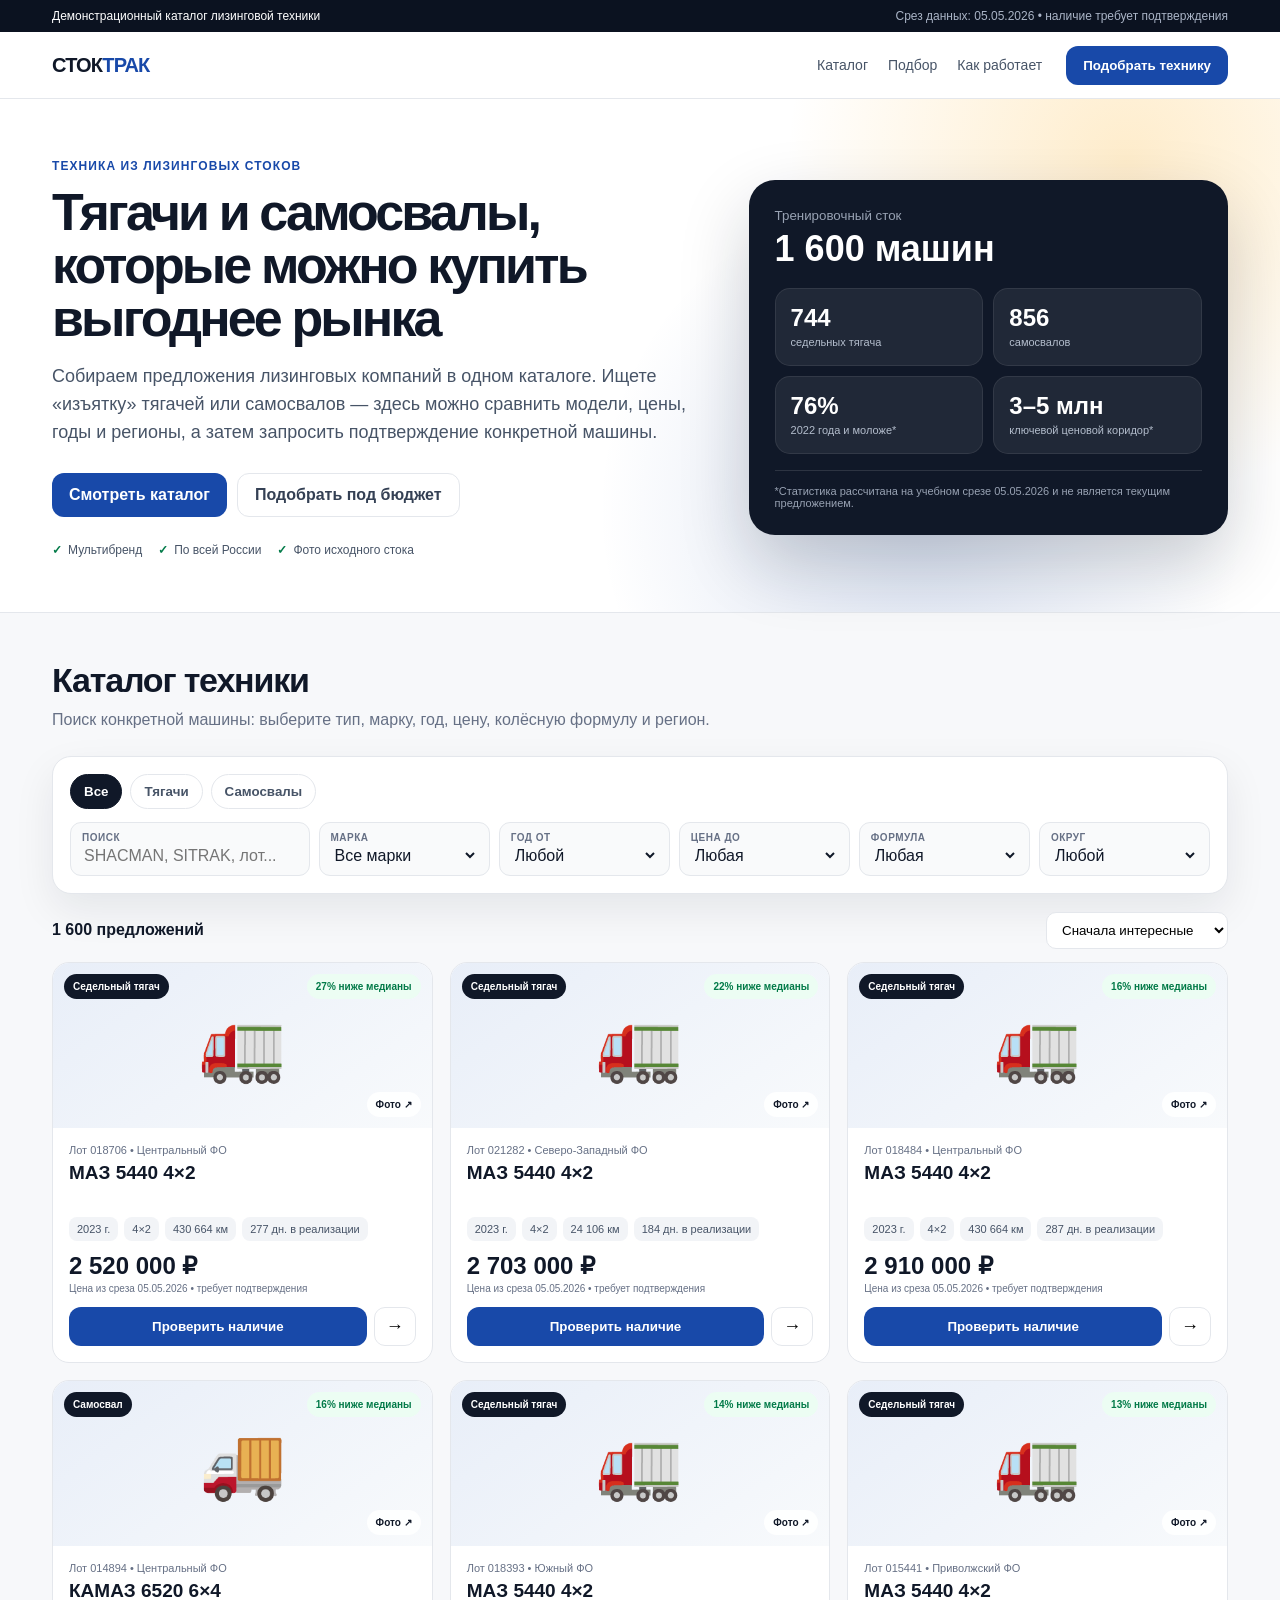
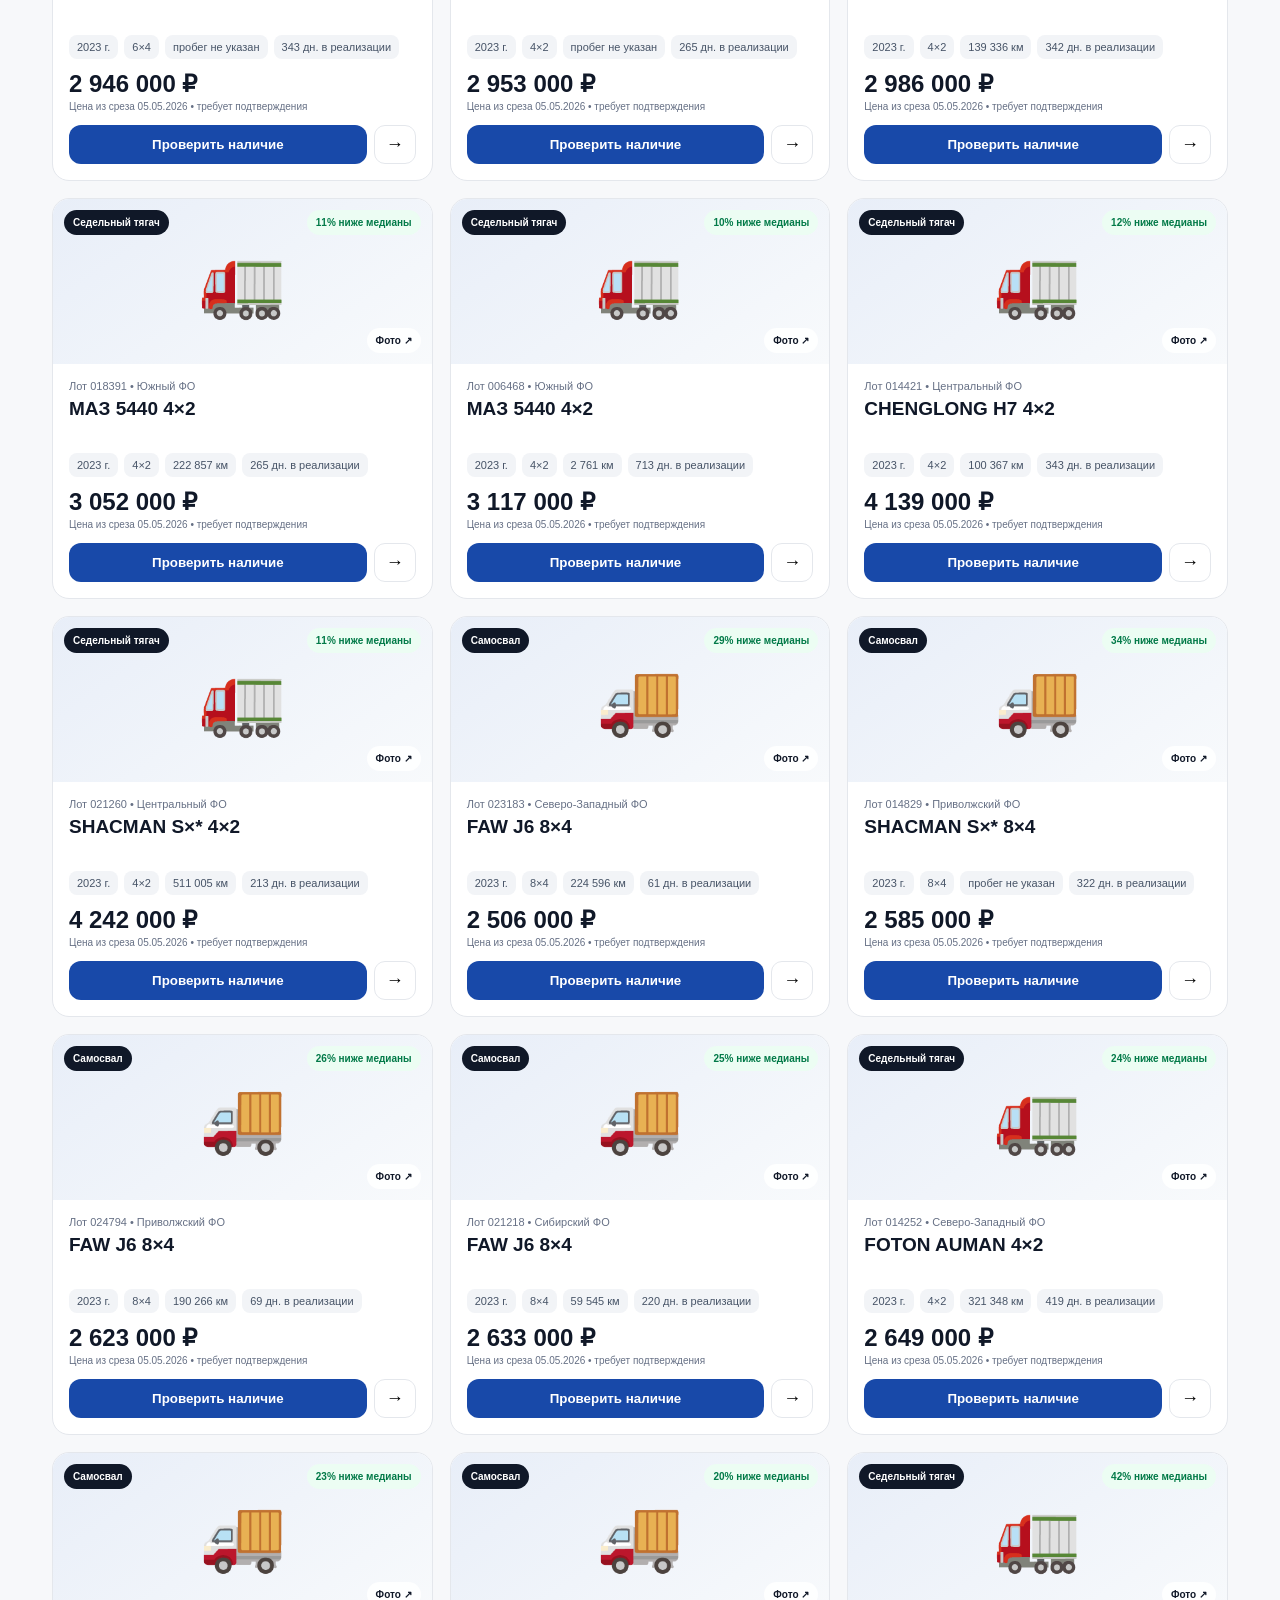
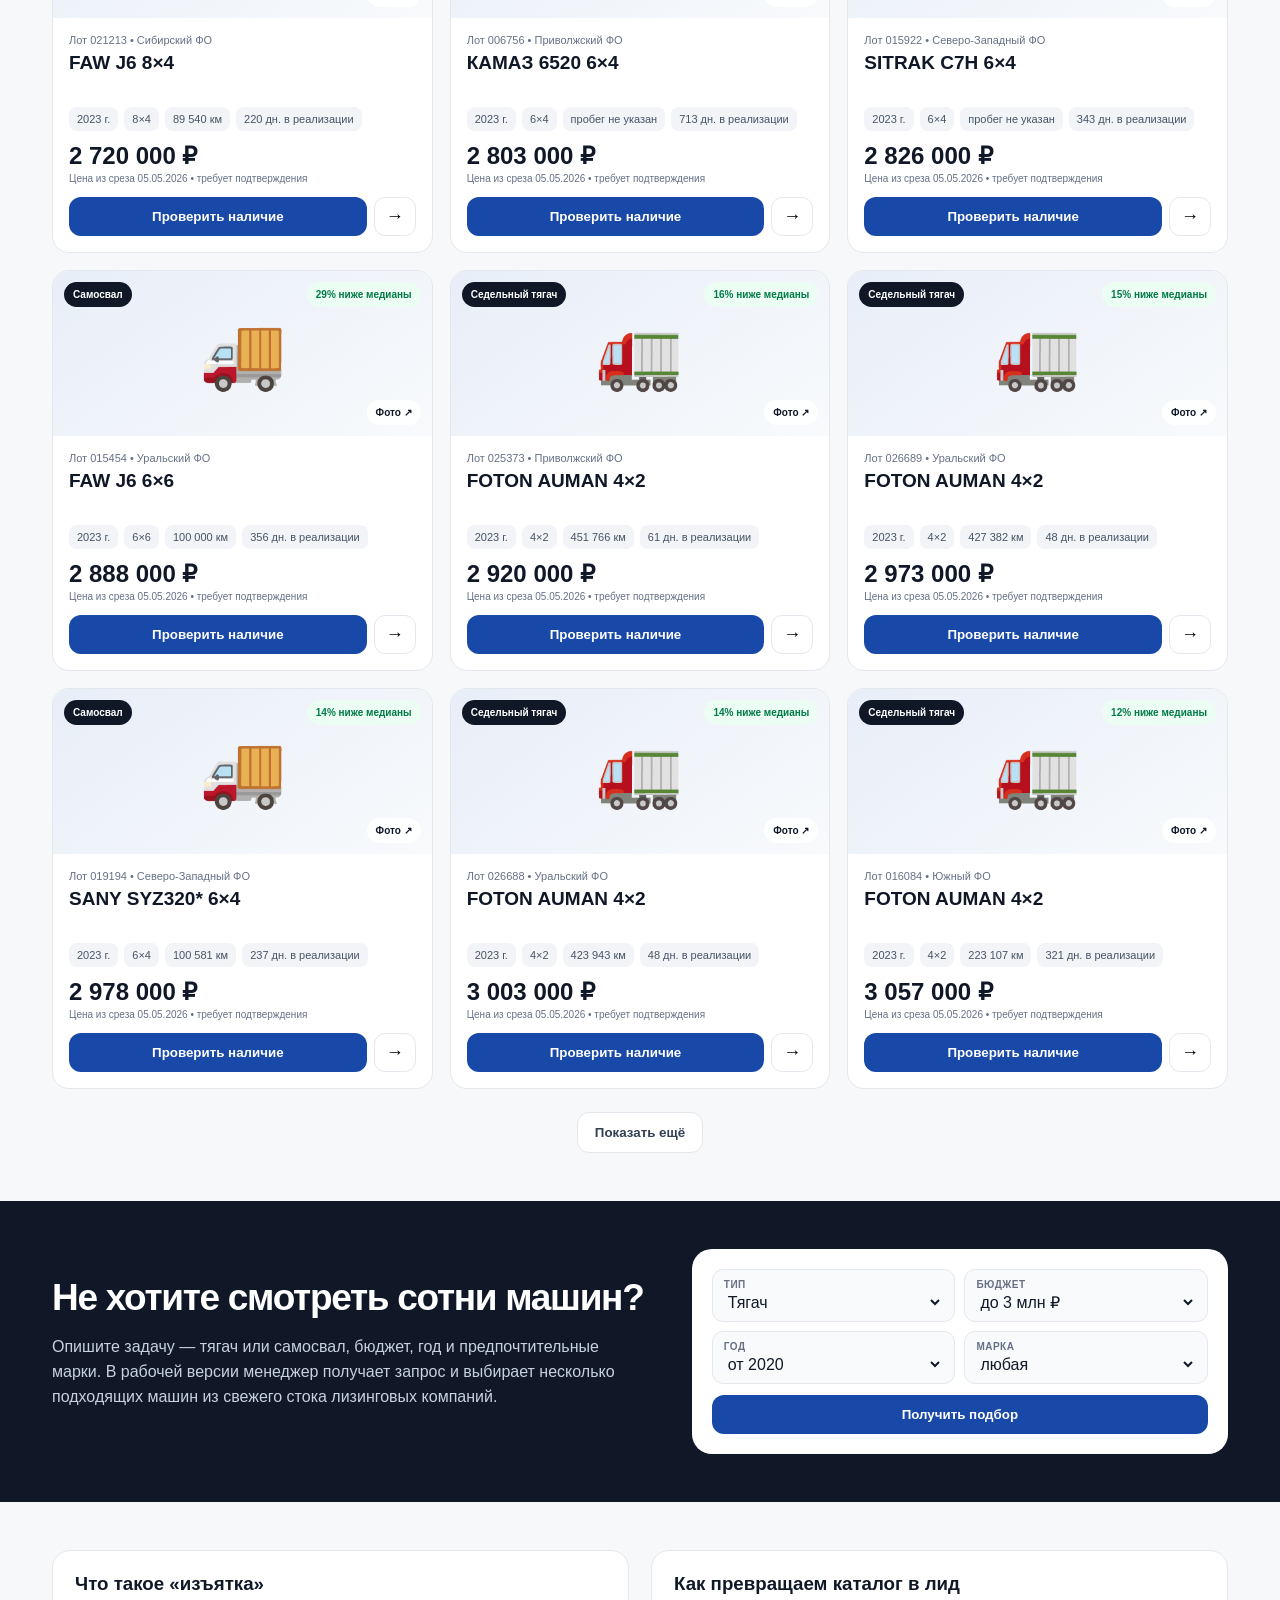
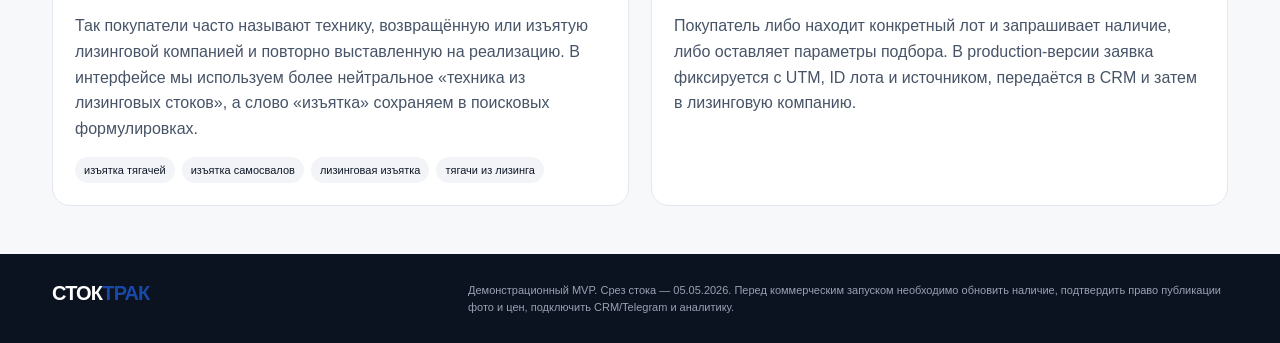
==== index.html @ 0fdc483d "Publish leasing truck stock MVP interface" ====
<!doctype html>
<html lang="ru">
<head>
<meta charset="utf-8">
<meta name="viewport" content="width=device-width,initial-scale=1,viewport-fit=cover">
<title>СТОКТРАК — тягачи и самосвалы из лизинга | изъятка грузовой техники</title>
<meta name="description" content="Тягачи и самосвалы из лизинговых стоков. Изъятка грузовой техники: SHACMAN, SITRAK, FAW, КАМАЗ, MAN и другие. Подбор по бюджету, году и региону.">
<meta name="keywords" content="изъятка, изъятка тягачей, изъятка самосвалов, лизинговая изъятка, тягачи из лизинга, самосвалы из лизинга, грузовики с пробегом">
<meta name="robots" content="noindex,nofollow">
<style>
:root{--ink:#101828;--muted:#667085;--line:#e4e7ec;--bg:#f7f8fa;--blue:#1849a9;--yellow:#fdb022;--green:#027a48;--shadow:0 16px 40px rgba(16,24,40,.08)}*{box-sizing:border-box}html{scroll-behavior:smooth}body{margin:0;font-family:-apple-system,BlinkMacSystemFont,"Segoe UI",Arial,sans-serif;color:var(--ink);background:var(--bg)}a{color:inherit}.wrap{max-width:1220px;margin:auto;padding:0 22px}.top{background:#0b1220;color:#fff;font-size:12px}.top .wrap{display:flex;justify-content:space-between;gap:16px;padding-top:9px;padding-bottom:9px}.top span:last-child{color:#aab4c6}.nav{position:sticky;top:0;z-index:20;background:rgba(255,255,255,.94);backdrop-filter:blur(16px);border-bottom:1px solid var(--line)}.nav .wrap{height:66px;display:flex;align-items:center;gap:24px}.logo{font-size:20px;font-weight:900;letter-spacing:-.04em}.logo b{color:var(--blue)}.navlinks{margin-left:auto;display:flex;gap:20px;font-size:14px}.navlinks a{text-decoration:none;color:#475467}.btn{border:0;border-radius:12px;padding:12px 17px;font-weight:800;cursor:pointer;text-decoration:none;display:inline-flex;align-items:center;justify-content:center}.primary{background:var(--blue);color:#fff}.secondary{background:#fff;color:#344054;border:1px solid var(--line)}.dark{background:#101828;color:#fff}.hero{background:radial-gradient(circle at 88% 12%,rgba(253,176,34,.23),transparent 28%),radial-gradient(circle at 72% 80%,rgba(24,73,169,.16),transparent 32%),#fff;border-bottom:1px solid var(--line)}.hero .wrap{display:grid;grid-template-columns:1.15fr .85fr;gap:48px;align-items:center;padding-top:60px;padding-bottom:55px}.eyebrow{color:var(--blue);font-size:12px;font-weight:900;text-transform:uppercase;letter-spacing:.09em}.hero h1{font-size:52px;line-height:1.02;letter-spacing:-.055em;margin:13px 0 18px}.hero p{font-size:18px;line-height:1.55;color:#475467;max-width:690px}.actions{display:flex;gap:10px;margin:26px 0}.trust{display:flex;gap:16px;flex-wrap:wrap;font-size:12px;color:#475467}.trust span:before{content:'✓';color:var(--green);font-weight:900;margin-right:6px}.panel{background:#101828;color:#fff;border-radius:26px;padding:26px;box-shadow:0 28px 70px rgba(16,24,40,.2)}.panel small{color:#98a2b3}.panel .big{font-size:36px;font-weight:900;margin:4px 0 18px}.metrics{display:grid;grid-template-columns:1fr 1fr;gap:10px}.metric{padding:15px;background:rgba(255,255,255,.07);border:1px solid rgba(255,255,255,.08);border-radius:15px}.metric b{display:block;font-size:24px}.metric span{font-size:11px;color:#b3bdcc}.snapshot{font-size:11px;color:#98a2b3;margin-top:16px;padding-top:14px;border-top:1px solid rgba(255,255,255,.12)}.section{padding:48px 0}.section h2{font-size:34px;letter-spacing:-.035em;margin:0 0 8px}.lead{color:var(--muted);line-height:1.5}.filters{background:#fff;border:1px solid var(--line);border-radius:19px;padding:17px;box-shadow:var(--shadow);margin:24px 0 18px}.seg{display:flex;gap:8px;flex-wrap:wrap;margin-bottom:13px}.seg button{border:1px solid var(--line);background:#fff;border-radius:999px;padding:9px 13px;font-weight:800;color:#475467;cursor:pointer}.seg button.active{background:#101828;color:#fff;border-color:#101828}.gridfilters{display:grid;grid-template-columns:1.4fr repeat(5,1fr);gap:9px}.field{background:#f9fafb;border:1px solid var(--line);border-radius:11px;padding:9px 11px}.field label{display:block;font-size:10px;font-weight:900;text-transform:uppercase;letter-spacing:.05em;color:#667085;margin-bottom:3px}.field input,.field select{width:100%;border:0;outline:0;background:transparent;font:inherit;color:#101828}.cataloghead{display:flex;justify-content:space-between;align-items:center;margin:13px 0}.count{font-weight:900}.sort{border:1px solid var(--line);border-radius:10px;padding:9px 11px;background:#fff}.cards{display:grid;grid-template-columns:repeat(3,1fr);gap:17px}.card{background:#fff;border:1px solid var(--line);border-radius:17px;overflow:hidden;display:flex;flex-direction:column}.visual{height:165px;background:linear-gradient(145deg,#e8eef8,#f8fafc);position:relative;display:flex;align-items:center;justify-content:center}.truck{font-size:70px;filter:grayscale(.2)}.badge,.deal,.photos{position:absolute;border-radius:999px;font-size:10px;font-weight:900;padding:7px 9px}.badge{top:11px;left:11px;background:#101828;color:#fff}.deal{top:11px;right:11px;background:#ecfdf3;color:#027a48}.photos{right:11px;bottom:11px;background:rgba(255,255,255,.94);text-decoration:none}.body{padding:16px;display:flex;flex-direction:column;flex:1}.meta{font-size:11px;color:#667085;margin-bottom:6px}.title{font-size:19px;font-weight:900;line-height:1.16;min-height:44px}.specs{display:flex;gap:6px;flex-wrap:wrap;margin:11px 0}.spec{background:#f2f4f7;color:#475467;border-radius:8px;padding:6px 8px;font-size:11px}.price{font-size:24px;font-weight:900;margin-top:auto}.sub{font-size:10px;color:#667085;margin-top:3px}.cardactions{display:grid;grid-template-columns:1fr 42px;gap:7px;margin-top:13px}.arrow{border:1px solid var(--line);background:#fff;border-radius:11px;font-size:18px;cursor:pointer}.more{text-align:center;margin-top:23px}.pick{background:#101828;color:#fff}.pick .wrap{display:grid;grid-template-columns:1fr .9fr;gap:44px;align-items:center}.pick h2{font-size:37px}.pick p{color:#c7d1df;line-height:1.55}.pickbox{background:#fff;color:#101828;border-radius:20px;padding:20px}.pickgrid{display:grid;grid-template-columns:1fr 1fr;gap:9px}.pickbox .btn{width:100%;margin-top:11px}.seo{display:grid;grid-template-columns:1fr 1fr;gap:22px}.seobox{background:#fff;border:1px solid var(--line);border-radius:18px;padding:22px}.seobox h3{margin-top:0}.seobox p{color:#475467;line-height:1.6}.chips{display:flex;gap:7px;flex-wrap:wrap}.chip{background:#f2f4f7;border-radius:999px;padding:7px 9px;font-size:11px}.footer{background:#0b1220;color:#fff;padding:28px 0}.footer .wrap{display:flex;justify-content:space-between;gap:24px}.foot{color:#98a2b3;font-size:11px;line-height:1.5;max-width:760px}.modal{position:fixed;inset:0;background:rgba(10,15,25,.58);z-index:80;display:none;align-items:center;justify-content:center;padding:16px}.modal.open{display:flex}.modalbox{width:min(700px,100%);max-height:92vh;overflow:auto;background:#fff;border-radius:22px;box-shadow:0 40px 90px rgba(0,0,0,.25)}.modalhead{padding:20px 20px 10px;display:flex;justify-content:space-between;gap:18px}.close{border:0;background:#f2f4f7;width:34px;height:34px;border-radius:50%;font-size:19px;cursor:pointer}.modalbody{padding:0 20px 20px}.details,.formgrid{display:grid;grid-template-columns:1fr 1fr;gap:9px}.detail{border:1px solid var(--line);border-radius:11px;padding:10px}.detail small{display:block;color:#667085}.note{background:#f9fafb;border-radius:12px;padding:13px;line-height:1.5;color:#475467;margin:12px 0}.notice{font-size:11px;color:#667085;margin-top:9px;line-height:1.4}.success{display:none;background:#ecfdf3;color:#05603a;padding:11px;border-radius:11px;margin-top:10px}.empty{grid-column:1/-1;background:#fff;border:1px dashed #d0d5dd;border-radius:17px;padding:38px;text-align:center;color:#667085}.mobile{display:none}
@media(max-width:980px){.hero .wrap,.pick .wrap{grid-template-columns:1fr}.hero h1{font-size:44px}.gridfilters{grid-template-columns:repeat(3,1fr)}.cards{grid-template-columns:repeat(2,1fr)}.navlinks{display:none}.seo{grid-template-columns:1fr}}
@media(max-width:640px){.wrap{padding:0 15px}.top .wrap{font-size:10px}.nav .wrap{height:58px}.nav .btn{display:none}.hero .wrap{padding-top:35px;padding-bottom:35px;gap:26px}.hero h1{font-size:37px}.hero p{font-size:16px}.actions{flex-direction:column}.actions .btn{width:100%}.section{padding:34px 0}.section h2{font-size:28px}.gridfilters{grid-template-columns:1fr 1fr}.gridfilters .field:first-child{grid-column:1/-1}.cards{grid-template-columns:1fr}.pickgrid,.details,.formgrid{grid-template-columns:1fr}.footer .wrap{flex-direction:column}.mobile{display:block;position:fixed;left:11px;right:11px;bottom:11px;z-index:35}.mobile .btn{width:100%;box-shadow:0 12px 30px rgba(24,73,169,.28)}.footer{padding-bottom:82px}}
</style>
</head>
<body>
<div class="top"><div class="wrap"><span>Демонстрационный каталог лизинговой техники</span><span>Срез данных: 05.05.2026 • наличие требует подтверждения</span></div></div>
<nav class="nav"><div class="wrap"><div class="logo">СТОК<b>ТРАК</b></div><div class="navlinks"><a href="#catalog">Каталог</a><a href="#pick">Подбор</a><a href="#about">Как работает</a></div><button class="btn primary" onclick="openLead(null,'Шапка')">Подобрать технику</button></div></nav>
<header class="hero"><div class="wrap"><div><div class="eyebrow">Техника из лизинговых стоков</div><h1>Тягачи и самосвалы, которые можно купить выгоднее рынка</h1><p>Собираем предложения лизинговых компаний в одном каталоге. Ищете «изъятку» тягачей или самосвалов — здесь можно сравнить модели, цены, годы и регионы, а затем запросить подтверждение конкретной машины.</p><div class="actions"><a class="btn primary" href="#catalog">Смотреть каталог</a><a class="btn secondary" href="#pick">Подобрать под бюджет</a></div><div class="trust"><span>Мультибренд</span><span>По всей России</span><span>Фото исходного стока</span></div></div><div class="panel"><small>Тренировочный сток</small><div class="big">1 600 машин</div><div class="metrics"><div class="metric"><b>744</b><span>седельных тягача</span></div><div class="metric"><b>856</b><span>самосвалов</span></div><div class="metric"><b>76%</b><span>2022 года и моложе*</span></div><div class="metric"><b>3–5 млн</b><span>ключевой ценовой коридор*</span></div></div><div class="snapshot">*Статистика рассчитана на учебном срезе 05.05.2026 и не является текущим предложением.</div></div></div></header>
<main>
<section class="section" id="catalog"><div class="wrap"><h2>Каталог техники</h2><div class="lead">Поиск конкретной машины: выберите тип, марку, год, цену, колёсную формулу и регион.</div><div class="filters"><div class="seg"><button class="active" data-kind="all" onclick="setKind('all')">Все</button><button data-kind="tractor" onclick="setKind('tractor')">Тягачи</button><button data-kind="dump" onclick="setKind('dump')">Самосвалы</button></div><div class="gridfilters"><div class="field"><label>Поиск</label><input id="q" placeholder="SHACMAN, SITRAK, лот..." oninput="applyFilters()"></div><div class="field"><label>Марка</label><select id="brand" onchange="applyFilters()"></select></div><div class="field"><label>Год от</label><select id="year" onchange="applyFilters()"></select></div><div class="field"><label>Цена до</label><select id="price" onchange="applyFilters()"><option value="">Любая</option><option value="3000000">3 млн ₽</option><option value="4000000">4 млн ₽</option><option value="5000000">5 млн ₽</option><option value="7000000">7 млн ₽</option></select></div><div class="field"><label>Формула</label><select id="wheel" onchange="applyFilters()"></select></div><div class="field"><label>Округ</label><select id="district" onchange="applyFilters()"></select></div></div></div><div class="cataloghead"><div class="count" id="count">Загрузка каталога…</div><select class="sort" id="sort" onchange="applyFilters()"><option value="relevance">Сначала интересные</option><option value="priceAsc">Цена ↑</option><option value="priceDesc">Цена ↓</option><option value="yearDesc">Год ↓</option><option value="daysDesc">Дольше в реализации</option></select></div><div class="cards" id="cards"><div class="empty">Загружаем 1 600 позиций…</div></div><div class="more"><button class="btn secondary" id="more" onclick="showMore()">Показать ещё</button></div></div></section>
<section class="section pick" id="pick"><div class="wrap"><div><h2>Не хотите смотреть сотни машин?</h2><p>Опишите задачу — тягач или самосвал, бюджет, год и предпочтительные марки. В рабочей версии менеджер получает запрос и выбирает несколько подходящих машин из свежего стока лизинговых компаний.</p></div><div class="pickbox"><div class="pickgrid"><div class="field"><label>Тип</label><select id="pKind"><option>Тягач</option><option>Самосвал</option></select></div><div class="field"><label>Бюджет</label><select id="pBudget"><option>до 3 млн ₽</option><option>3–5 млн ₽</option><option>5–7 млн ₽</option><option>более 7 млн ₽</option></select></div><div class="field"><label>Год</label><select id="pYear"><option>от 2020</option><option>от 2022</option><option>от 2024</option><option>не принципиально</option></select></div><div class="field"><label>Марка</label><select id="pBrand"><option>любая</option><option>SHACMAN</option><option>SITRAK</option><option>FAW</option><option>КАМАЗ</option><option>MAN</option></select></div></div><button class="btn primary" onclick="openPickLead()">Получить подбор</button></div></div></section>
<section class="section" id="about"><div class="wrap"><div class="seo"><div class="seobox"><h3>Что такое «изъятка»</h3><p>Так покупатели часто называют технику, возвращённую или изъятую лизинговой компанией и повторно выставленную на реализацию. В интерфейсе мы используем более нейтральное «техника из лизинговых стоков», а слово «изъятка» сохраняем в поисковых формулировках.</p><div class="chips"><span class="chip">изъятка тягачей</span><span class="chip">изъятка самосвалов</span><span class="chip">лизинговая изъятка</span><span class="chip">тягачи из лизинга</span></div></div><div class="seobox"><h3>Как превращаем каталог в лид</h3><p>Покупатель либо находит конкретный лот и запрашивает наличие, либо оставляет параметры подбора. В production-версии заявка фиксируется с UTM, ID лота и источником, передаётся в CRM и затем в лизинговую компанию.</p></div></div></div></section>
</main>
<footer class="footer"><div class="wrap"><div class="logo">СТОК<b>ТРАК</b></div><div class="foot">Демонстрационный MVP. Срез стока — 05.05.2026. Перед коммерческим запуском необходимо обновить наличие, подтвердить право публикации фото и цен, подключить CRM/Telegram и аналитику.</div></div></footer>
<div class="mobile"><button class="btn primary" onclick="openLead(null,'Мобильная CTA')">Подобрать технику</button></div>
<div class="modal" id="detailModal" onclick="backdrop(event,'detailModal')"><div class="modalbox"><div class="modalhead"><div><small id="dKind"></small><h2 id="dTitle" style="margin:4px 0"></h2><div class="price" id="dPrice"></div></div><button class="close" onclick="closeModal('detailModal')">×</button></div><div class="modalbody"><div class="details" id="dDetails"></div><div class="note" id="dComment"></div><div class="actions"><a class="btn secondary" id="dMedia" target="_blank" rel="noopener">Фото и видео ↗</a><button class="btn primary" id="dLead">Проверить наличие</button></div></div></div></div>
<div class="modal" id="leadModal" onclick="backdrop(event,'leadModal')"><div class="modalbox"><div class="modalhead"><div><small>Заявка</small><h2 id="leadTitle" style="margin:4px 0">Получить подбор</h2></div><button class="close" onclick="closeModal('leadModal')">×</button></div><div class="modalbody"><div class="formgrid"><div class="field"><label>Имя</label><input id="leadName" placeholder="Как к вам обращаться"></div><div class="field"><label>Телефон</label><input id="leadPhone" inputmode="tel" placeholder="+7 999 000-00-00"></div></div><div class="field" style="margin-top:9px"><label>Комментарий</label><input id="leadComment" placeholder="Например: нужен лизинг, регион Москва"></div><button class="btn primary" style="width:100%;margin-top:11px" onclick="submitLead()">Отправить заявку</button><div class="notice">В текущем MVP заявка сохраняется только в браузере. Для рекламы подключим CRM/Telegram endpoint.</div><div class="success" id="leadSuccess"></div></div></div></div>
<script>
let STOCK=[],kind='all',visible=24,filtered=[],current=null,leadSource='';const CFG={leadEndpoint:''},fmt=new Intl.NumberFormat('ru-RU'),money=n=>n?fmt.format(n)+' ₽':'Цена по запросу',km=n=>n?fmt.format(n)+' км':'пробег не указан',kindName=k=>k==='tractor'?'Седельный тягач':'Самосвал';
function uniq(a){return[...new Set(a.filter(Boolean))].sort((x,y)=>String(x).localeCompare(String(y),'ru'))}function fill(id,a,label){document.getElementById(id).innerHTML=`<option value="">${label}</option>`+a.map(v=>`<option>${v}</option>`).join('')}
async function init(){try{const urls=[1,2,3,4].map(i=>`./data/stock-part-${i}.txt`),parts=await Promise.all(urls.map(async u=>{const r=await fetch(u,{cache:'no-store'});if(!r.ok)throw Error('data');return(await r.text()).trim()})),bin=Uint8Array.from(atob(parts.join('')),c=>c.charCodeAt(0)),stream=new Blob([bin]).stream().pipeThrough(new DecompressionStream('gzip')),payload=JSON.parse(await new Response(stream).text());STOCK=payload.items||payload}catch(e){console.error(e);document.getElementById('cards').innerHTML='<div class="empty"><b>Не удалось загрузить каталог.</b><br>Обновите страницу.</div>';return}fill('brand',uniq(STOCK.map(x=>x.brand)),'Все марки');fill('year',uniq(STOCK.map(x=>x.year)).sort((a,b)=>b-a),'Любой');fill('wheel',uniq(STOCK.map(x=>x.wheel)),'Любая');fill('district',uniq(STOCK.map(x=>x.district)),'Любой');applyFilters();const lot=new URLSearchParams(location.search).get('lot');if(lot&&STOCK.some(x=>x.id===lot))openDetail(lot)}
function setKind(k){kind=k;visible=24;document.querySelectorAll('.seg button').forEach(b=>b.classList.toggle('active',b.dataset.kind===k));applyFilters()}
function applyFilters(){const q=document.getElementById('q').value.toLowerCase().trim(),brand=document.getElementById('brand').value,year=+document.getElementById('year').value||0,price=+document.getElementById('price').value||0,wheel=document.getElementById('wheel').value,district=document.getElementById('district').value,sort=document.getElementById('sort').value;filtered=STOCK.filter(x=>(kind==='all'||x.kind===kind)&&(!q||(x.brand+' '+x.model+' '+x.wheel+' '+x.id).toLowerCase().includes(q))&&(!brand||x.brand===brand)&&(!year||x.year>=year)&&(!price||x.price<=price)&&(!wheel||x.wheel===wheel)&&(!district||x.district===district));if(sort==='priceAsc')filtered.sort((a,b)=>(a.price||1e12)-(b.price||1e12));else if(sort==='priceDesc')filtered.sort((a,b)=>b.price-a.price);else if(sort==='yearDesc')filtered.sort((a,b)=>b.year-a.year);else if(sort==='daysDesc')filtered.sort((a,b)=>b.days-a.days);else filtered.sort((a,b)=>(b.score||0)-(a.score||0));render()}
function card(x){const deal=x.medianDelta<=-8?`<span class="deal">${Math.abs(x.medianDelta)}% ниже медианы</span>`:'';return`<article class="card"><div class="visual"><div class="truck">${x.kind==='tractor'?'🚛':'🚚'}</div><span class="badge">${kindName(x.kind)}</span>${deal}${x.media?`<a class="photos" href="${x.media}" target="_blank" rel="noopener">Фото ↗</a>`:''}</div><div class="body"><div class="meta">Лот ${x.id} • ${x.district||'—'} ФО</div><div class="title">${x.brand} ${x.model}</div><div class="specs"><span class="spec">${x.year} г.</span>${x.wheel?`<span class="spec">${x.wheel}</span>`:''}<span class="spec">${km(x.mileage)}</span>${x.days?`<span class="spec">${x.days} дн. в реализации</span>`:''}</div><div class="price">${money(x.price)}</div><div class="sub">Цена из среза 05.05.2026 • требует подтверждения</div><div class="cardactions"><button class="btn primary" onclick="openLead('${x.id}','Карточка ${x.id}')">Проверить наличие</button><button class="arrow" onclick="openDetail('${x.id}')">→</button></div></div></article>`}
function render(){document.getElementById('count').textContent=fmt.format(filtered.length)+' предложений';const p=filtered.slice(0,visible);document.getElementById('cards').innerHTML=p.length?p.map(card).join(''):'<div class="empty"><b>Ничего не найдено</b><br>Измените фильтры или оставьте заявку на подбор.</div>';document.getElementById('more').style.display=visible<filtered.length?'inline-flex':'none'}function showMore(){visible+=24;render()}
function openDetail(id){current=STOCK.find(x=>x.id===id);if(!current)return;const x=current;document.getElementById('dKind').textContent=kindName(x.kind)+' • лот '+x.id;document.getElementById('dTitle').textContent=x.brand+' '+x.model;document.getElementById('dPrice').textContent=money(x.price);document.getElementById('dDetails').innerHTML=[['Год',x.year],['Пробег',km(x.mileage)],['Колёсная формула',x.wheel||'—'],['Федеральный округ',x.district||'—'],['В реализации',x.days?x.days+' дней':'—'],['Лот',x.id]].map(v=>`<div class="detail"><small>${v[0]}</small><b>${v[1]}</b></div>`).join('');document.getElementById('dComment').textContent='Фотографии, состояние и документы по машине проверяются по исходным материалам и через заявку на подтверждение наличия.';const m=document.getElementById('dMedia');m.href=x.media||'#';m.style.display=x.media?'inline-flex':'none';document.getElementById('dLead').onclick=()=>openLead(x.id,'Детальная карточка '+x.id);history.replaceState(null,'','?lot='+encodeURIComponent(id)+'#catalog');document.getElementById('detailModal').classList.add('open')}
function openPickLead(){openLead(null,'Подбор: '+[pKind.value,pBudget.value,pYear.value,pBrand.value].join(' • '))}function openLead(id,source){current=id?STOCK.find(x=>x.id===id):null;leadSource=source;leadTitle.textContent=current?'Проверить наличие: '+current.brand+' '+current.model:'Получить подбор техники';leadSuccess.style.display='none';leadModal.classList.add('open')}
async function submitLead(){const name=leadName.value.trim(),phone=leadPhone.value.trim(),comment=leadComment.value.trim();if(phone.replace(/\D/g,'').length<10){alert('Укажите телефон для связи');return}const lead={createdAt:new Date().toISOString(),name,phone,comment,source:leadSource,lot:current?current.id:null,item:current?{brand:current.brand,model:current.model,price:current.price}:null,utm:Object.fromEntries(new URLSearchParams(location.search))};let ok=false;if(CFG.leadEndpoint)try{ok=(await fetch(CFG.leadEndpoint,{method:'POST',headers:{'Content-Type':'application/json'},body:JSON.stringify(lead)})).ok}catch(e){}if(!ok){const a=JSON.parse(localStorage.getItem('stocktrak_leads')||'[]');a.push(lead);localStorage.setItem('stocktrak_leads',JSON.stringify(a))}leadSuccess.textContent=ok?'Заявка отправлена.':'Демо-заявка сохранена в браузере. После подключения CRM она будет уходить менеджеру автоматически.';leadSuccess.style.display='block'}
function closeModal(id){document.getElementById(id).classList.remove('open');if(id==='detailModal')history.replaceState(null,'',location.pathname+'#catalog')}function backdrop(e,id){if(e.target.id===id)closeModal(id)}init();
</script>
</body></html>
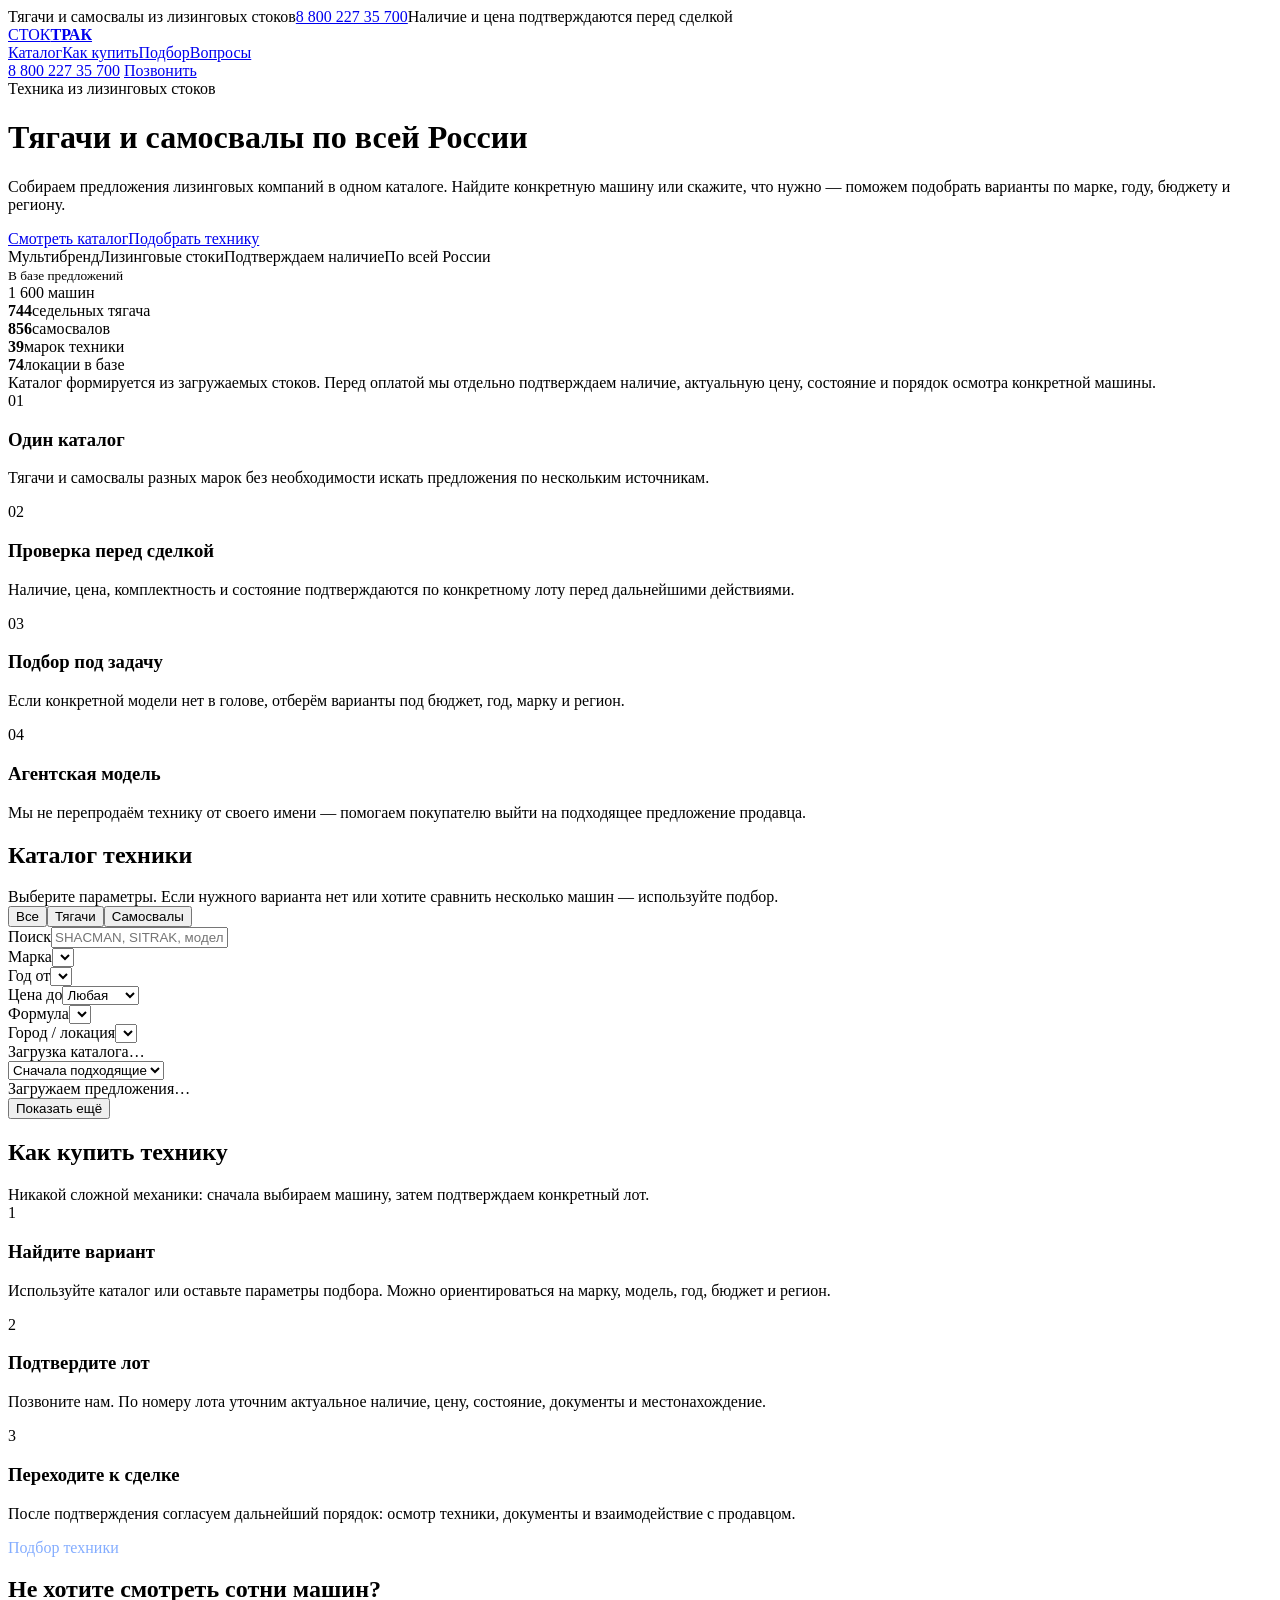
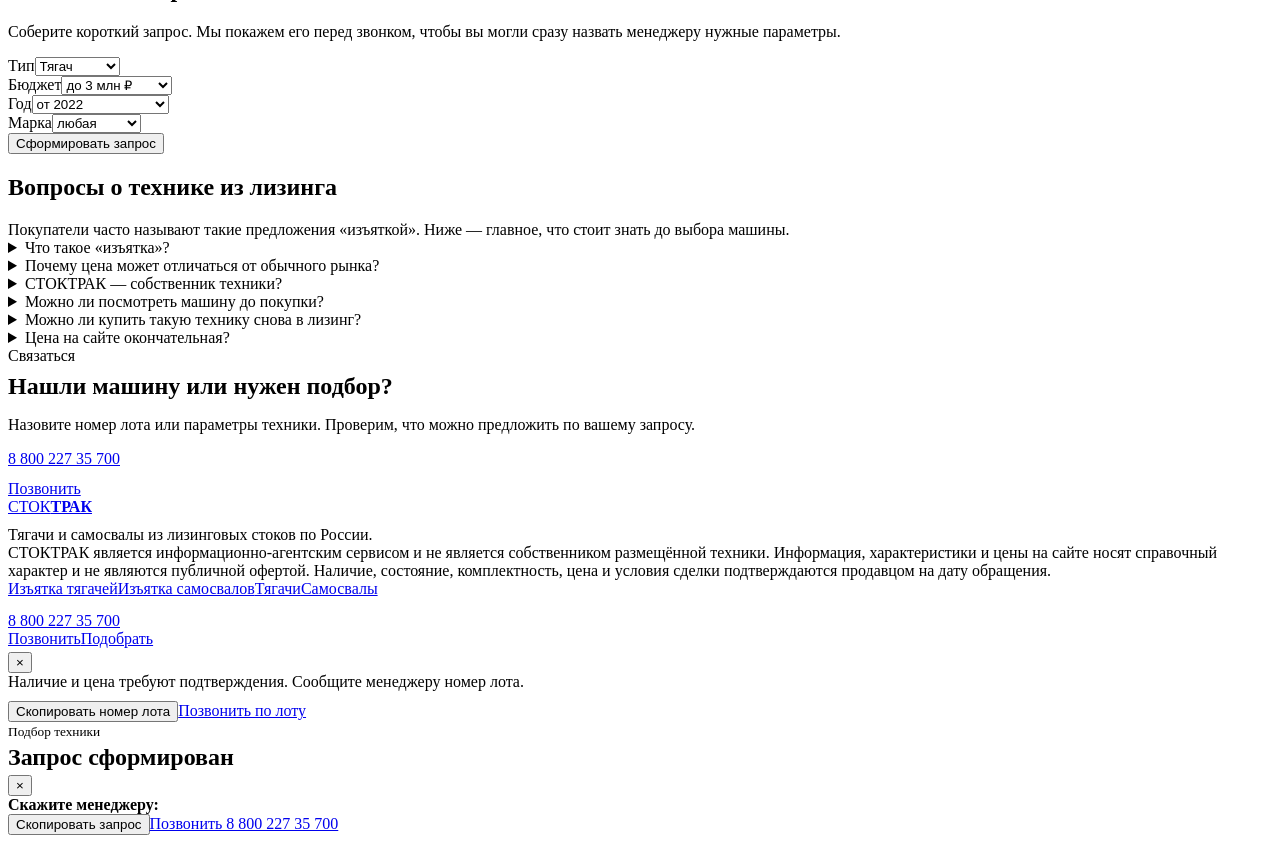
==== commit acb3d073: "Launch production storefront" ====
--- a/index.html
+++ b/index.html
@@ -4,39 +4,124 @@
 <meta charset="utf-8">
 <meta name="viewport" content="width=device-width,initial-scale=1,viewport-fit=cover">
 <title>СТОКТРАК — тягачи и самосвалы из лизинга | изъятка грузовой техники</title>
-<meta name="description" content="Тягачи и самосвалы из лизинговых стоков. Изъятка грузовой техники: SHACMAN, SITRAK, FAW, КАМАЗ, MAN и другие. Подбор по бюджету, году и региону.">
+<meta name="description" content="Тягачи и самосвалы из лизинговых стоков по России. Изъятка грузовой техники: SHACMAN, SITRAK, FAW, КАМАЗ, MAN и другие марки. Каталог, подбор и подтверждение наличия.">
 <meta name="keywords" content="изъятка, изъятка тягачей, изъятка самосвалов, лизинговая изъятка, тягачи из лизинга, самосвалы из лизинга, грузовики с пробегом">
-<meta name="robots" content="noindex,nofollow">
-<style>
-:root{--ink:#101828;--muted:#667085;--line:#e4e7ec;--bg:#f7f8fa;--blue:#1849a9;--yellow:#fdb022;--green:#027a48;--shadow:0 16px 40px rgba(16,24,40,.08)}*{box-sizing:border-box}html{scroll-behavior:smooth}body{margin:0;font-family:-apple-system,BlinkMacSystemFont,"Segoe UI",Arial,sans-serif;color:var(--ink);background:var(--bg)}a{color:inherit}.wrap{max-width:1220px;margin:auto;padding:0 22px}.top{background:#0b1220;color:#fff;font-size:12px}.top .wrap{display:flex;justify-content:space-between;gap:16px;padding-top:9px;padding-bottom:9px}.top span:last-child{color:#aab4c6}.nav{position:sticky;top:0;z-index:20;background:rgba(255,255,255,.94);backdrop-filter:blur(16px);border-bottom:1px solid var(--line)}.nav .wrap{height:66px;display:flex;align-items:center;gap:24px}.logo{font-size:20px;font-weight:900;letter-spacing:-.04em}.logo b{color:var(--blue)}.navlinks{margin-left:auto;display:flex;gap:20px;font-size:14px}.navlinks a{text-decoration:none;color:#475467}.btn{border:0;border-radius:12px;padding:12px 17px;font-weight:800;cursor:pointer;text-decoration:none;display:inline-flex;align-items:center;justify-content:center}.primary{background:var(--blue);color:#fff}.secondary{background:#fff;color:#344054;border:1px solid var(--line)}.dark{background:#101828;color:#fff}.hero{background:radial-gradient(circle at 88% 12%,rgba(253,176,34,.23),transparent 28%),radial-gradient(circle at 72% 80%,rgba(24,73,169,.16),transparent 32%),#fff;border-bottom:1px solid var(--line)}.hero .wrap{display:grid;grid-template-columns:1.15fr .85fr;gap:48px;align-items:center;padding-top:60px;padding-bottom:55px}.eyebrow{color:var(--blue);font-size:12px;font-weight:900;text-transform:uppercase;letter-spacing:.09em}.hero h1{font-size:52px;line-height:1.02;letter-spacing:-.055em;margin:13px 0 18px}.hero p{font-size:18px;line-height:1.55;color:#475467;max-width:690px}.actions{display:flex;gap:10px;margin:26px 0}.trust{display:flex;gap:16px;flex-wrap:wrap;font-size:12px;color:#475467}.trust span:before{content:'✓';color:var(--green);font-weight:900;margin-right:6px}.panel{background:#101828;color:#fff;border-radius:26px;padding:26px;box-shadow:0 28px 70px rgba(16,24,40,.2)}.panel small{color:#98a2b3}.panel .big{font-size:36px;font-weight:900;margin:4px 0 18px}.metrics{display:grid;grid-template-columns:1fr 1fr;gap:10px}.metric{padding:15px;background:rgba(255,255,255,.07);border:1px solid rgba(255,255,255,.08);border-radius:15px}.metric b{display:block;font-size:24px}.metric span{font-size:11px;color:#b3bdcc}.snapshot{font-size:11px;color:#98a2b3;margin-top:16px;padding-top:14px;border-top:1px solid rgba(255,255,255,.12)}.section{padding:48px 0}.section h2{font-size:34px;letter-spacing:-.035em;margin:0 0 8px}.lead{color:var(--muted);line-height:1.5}.filters{background:#fff;border:1px solid var(--line);border-radius:19px;padding:17px;box-shadow:var(--shadow);margin:24px 0 18px}.seg{display:flex;gap:8px;flex-wrap:wrap;margin-bottom:13px}.seg button{border:1px solid var(--line);background:#fff;border-radius:999px;padding:9px 13px;font-weight:800;color:#475467;cursor:pointer}.seg button.active{background:#101828;color:#fff;border-color:#101828}.gridfilters{display:grid;grid-template-columns:1.4fr repeat(5,1fr);gap:9px}.field{background:#f9fafb;border:1px solid var(--line);border-radius:11px;padding:9px 11px}.field label{display:block;font-size:10px;font-weight:900;text-transform:uppercase;letter-spacing:.05em;color:#667085;margin-bottom:3px}.field input,.field select{width:100%;border:0;outline:0;background:transparent;font:inherit;color:#101828}.cataloghead{display:flex;justify-content:space-between;align-items:center;margin:13px 0}.count{font-weight:900}.sort{border:1px solid var(--line);border-radius:10px;padding:9px 11px;background:#fff}.cards{display:grid;grid-template-columns:repeat(3,1fr);gap:17px}.card{background:#fff;border:1px solid var(--line);border-radius:17px;overflow:hidden;display:flex;flex-direction:column}.visual{height:165px;background:linear-gradient(145deg,#e8eef8,#f8fafc);position:relative;display:flex;align-items:center;justify-content:center}.truck{font-size:70px;filter:grayscale(.2)}.badge,.deal,.photos{position:absolute;border-radius:999px;font-size:10px;font-weight:900;padding:7px 9px}.badge{top:11px;left:11px;background:#101828;color:#fff}.deal{top:11px;right:11px;background:#ecfdf3;color:#027a48}.photos{right:11px;bottom:11px;background:rgba(255,255,255,.94);text-decoration:none}.body{padding:16px;display:flex;flex-direction:column;flex:1}.meta{font-size:11px;color:#667085;margin-bottom:6px}.title{font-size:19px;font-weight:900;line-height:1.16;min-height:44px}.specs{display:flex;gap:6px;flex-wrap:wrap;margin:11px 0}.spec{background:#f2f4f7;color:#475467;border-radius:8px;padding:6px 8px;font-size:11px}.price{font-size:24px;font-weight:900;margin-top:auto}.sub{font-size:10px;color:#667085;margin-top:3px}.cardactions{display:grid;grid-template-columns:1fr 42px;gap:7px;margin-top:13px}.arrow{border:1px solid var(--line);background:#fff;border-radius:11px;font-size:18px;cursor:pointer}.more{text-align:center;margin-top:23px}.pick{background:#101828;color:#fff}.pick .wrap{display:grid;grid-template-columns:1fr .9fr;gap:44px;align-items:center}.pick h2{font-size:37px}.pick p{color:#c7d1df;line-height:1.55}.pickbox{background:#fff;color:#101828;border-radius:20px;padding:20px}.pickgrid{display:grid;grid-template-columns:1fr 1fr;gap:9px}.pickbox .btn{width:100%;margin-top:11px}.seo{display:grid;grid-template-columns:1fr 1fr;gap:22px}.seobox{background:#fff;border:1px solid var(--line);border-radius:18px;padding:22px}.seobox h3{margin-top:0}.seobox p{color:#475467;line-height:1.6}.chips{display:flex;gap:7px;flex-wrap:wrap}.chip{background:#f2f4f7;border-radius:999px;padding:7px 9px;font-size:11px}.footer{background:#0b1220;color:#fff;padding:28px 0}.footer .wrap{display:flex;justify-content:space-between;gap:24px}.foot{color:#98a2b3;font-size:11px;line-height:1.5;max-width:760px}.modal{position:fixed;inset:0;background:rgba(10,15,25,.58);z-index:80;display:none;align-items:center;justify-content:center;padding:16px}.modal.open{display:flex}.modalbox{width:min(700px,100%);max-height:92vh;overflow:auto;background:#fff;border-radius:22px;box-shadow:0 40px 90px rgba(0,0,0,.25)}.modalhead{padding:20px 20px 10px;display:flex;justify-content:space-between;gap:18px}.close{border:0;background:#f2f4f7;width:34px;height:34px;border-radius:50%;font-size:19px;cursor:pointer}.modalbody{padding:0 20px 20px}.details,.formgrid{display:grid;grid-template-columns:1fr 1fr;gap:9px}.detail{border:1px solid var(--line);border-radius:11px;padding:10px}.detail small{display:block;color:#667085}.note{background:#f9fafb;border-radius:12px;padding:13px;line-height:1.5;color:#475467;margin:12px 0}.notice{font-size:11px;color:#667085;margin-top:9px;line-height:1.4}.success{display:none;background:#ecfdf3;color:#05603a;padding:11px;border-radius:11px;margin-top:10px}.empty{grid-column:1/-1;background:#fff;border:1px dashed #d0d5dd;border-radius:17px;padding:38px;text-align:center;color:#667085}.mobile{display:none}
-@media(max-width:980px){.hero .wrap,.pick .wrap{grid-template-columns:1fr}.hero h1{font-size:44px}.gridfilters{grid-template-columns:repeat(3,1fr)}.cards{grid-template-columns:repeat(2,1fr)}.navlinks{display:none}.seo{grid-template-columns:1fr}}
-@media(max-width:640px){.wrap{padding:0 15px}.top .wrap{font-size:10px}.nav .wrap{height:58px}.nav .btn{display:none}.hero .wrap{padding-top:35px;padding-bottom:35px;gap:26px}.hero h1{font-size:37px}.hero p{font-size:16px}.actions{flex-direction:column}.actions .btn{width:100%}.section{padding:34px 0}.section h2{font-size:28px}.gridfilters{grid-template-columns:1fr 1fr}.gridfilters .field:first-child{grid-column:1/-1}.cards{grid-template-columns:1fr}.pickgrid,.details,.formgrid{grid-template-columns:1fr}.footer .wrap{flex-direction:column}.mobile{display:block;position:fixed;left:11px;right:11px;bottom:11px;z-index:35}.mobile .btn{width:100%;box-shadow:0 12px 30px rgba(24,73,169,.28)}.footer{padding-bottom:82px}}
-</style>
+<meta name="robots" content="index,follow,max-image-preview:large">
+<link rel="canonical" href="https://alecmonopoly84-hue.github.io/leasing-truck-stock/">
+<link rel="icon" href="./favicon.svg" type="image/svg+xml">
+<meta name="theme-color" content="#0b1220">
+<meta property="og:type" content="website">
+<meta property="og:locale" content="ru_RU">
+<meta property="og:title" content="СТОКТРАК — тягачи и самосвалы из лизинга">
+<meta property="og:description" content="Каталог тягачей и самосвалов из лизинговых стоков. Подбор по бюджету, году, марке и региону.">
+<meta property="og:url" content="https://alecmonopoly84-hue.github.io/leasing-truck-stock/">
+<script type="application/ld+json">
+{"@context":"https://schema.org","@type":"Organization","name":"СТОКТРАК","url":"https://alecmonopoly84-hue.github.io/leasing-truck-stock/","telephone":"880022735700","description":"Информационно-агентский сервис по подбору тягачей и самосвалов из лизинговых стоков."}
+</script>
+<link rel="stylesheet" href="./assets/style.css">
+
 </head>
 <body>
-<div class="top"><div class="wrap"><span>Демонстрационный каталог лизинговой техники</span><span>Срез данных: 05.05.2026 • наличие требует подтверждения</span></div></div>
-<nav class="nav"><div class="wrap"><div class="logo">СТОК<b>ТРАК</b></div><div class="navlinks"><a href="#catalog">Каталог</a><a href="#pick">Подбор</a><a href="#about">Как работает</a></div><button class="btn primary" onclick="openLead(null,'Шапка')">Подобрать технику</button></div></nav>
-<header class="hero"><div class="wrap"><div><div class="eyebrow">Техника из лизинговых стоков</div><h1>Тягачи и самосвалы, которые можно купить выгоднее рынка</h1><p>Собираем предложения лизинговых компаний в одном каталоге. Ищете «изъятку» тягачей или самосвалов — здесь можно сравнить модели, цены, годы и регионы, а затем запросить подтверждение конкретной машины.</p><div class="actions"><a class="btn primary" href="#catalog">Смотреть каталог</a><a class="btn secondary" href="#pick">Подобрать под бюджет</a></div><div class="trust"><span>Мультибренд</span><span>По всей России</span><span>Фото исходного стока</span></div></div><div class="panel"><small>Тренировочный сток</small><div class="big">1 600 машин</div><div class="metrics"><div class="metric"><b>744</b><span>седельных тягача</span></div><div class="metric"><b>856</b><span>самосвалов</span></div><div class="metric"><b>76%</b><span>2022 года и моложе*</span></div><div class="metric"><b>3–5 млн</b><span>ключевой ценовой коридор*</span></div></div><div class="snapshot">*Статистика рассчитана на учебном срезе 05.05.2026 и не является текущим предложением.</div></div></div></header>
+<div class="top"><div class="wrap"><span>Тягачи и самосвалы из лизинговых стоков</span><a class="phone" href="tel:880022735700">8 800 227 35 700</a><span class="topnote">Наличие и цена подтверждаются перед сделкой</span></div></div>
+<nav class="nav"><div class="wrap">
+<a class="logo" href="./">СТОК<b>ТРАК</b></a>
+<div class="navlinks"><a href="#catalog">Каталог</a><a href="#how">Как купить</a><a href="#pick">Подбор</a><a href="#faq">Вопросы</a></div>
+<a class="navphone" href="tel:880022735700">8 800 227 35 700</a>
+<a class="btn primary" href="tel:880022735700">Позвонить</a>
+</div></nav>
+
+<header class="hero"><div class="wrap"><div>
+<div class="eyebrow">Техника из лизинговых стоков</div>
+<h1>Тягачи и самосвалы по всей России</h1>
+<p>Собираем предложения лизинговых компаний в одном каталоге. Найдите конкретную машину или скажите, что нужно — поможем подобрать варианты по марке, году, бюджету и региону.</p>
+<div class="actions"><a class="btn primary" href="#catalog">Смотреть каталог</a><a class="btn secondary" href="#pick">Подобрать технику</a></div>
+<div class="trust"><span>Мультибренд</span><span>Лизинговые стоки</span><span>Подтверждаем наличие</span><span>По всей России</span></div>
+</div><div class="panel">
+<small>В базе предложений</small><div class="big">1 600 машин</div>
+<div class="metrics"><div class="metric"><b>744</b><span>седельных тягача</span></div><div class="metric"><b>856</b><span>самосвалов</span></div><div class="metric"><b>39</b><span>марок техники</span></div><div class="metric"><b>74</b><span>локации в базе</span></div></div>
+<div class="snapshot">Каталог формируется из загружаемых стоков. Перед оплатой мы отдельно подтверждаем наличие, актуальную цену, состояние и порядок осмотра конкретной машины.</div>
+</div></div></header>
+
 <main>
-<section class="section" id="catalog"><div class="wrap"><h2>Каталог техники</h2><div class="lead">Поиск конкретной машины: выберите тип, марку, год, цену, колёсную формулу и регион.</div><div class="filters"><div class="seg"><button class="active" data-kind="all" onclick="setKind('all')">Все</button><button data-kind="tractor" onclick="setKind('tractor')">Тягачи</button><button data-kind="dump" onclick="setKind('dump')">Самосвалы</button></div><div class="gridfilters"><div class="field"><label>Поиск</label><input id="q" placeholder="SHACMAN, SITRAK, лот..." oninput="applyFilters()"></div><div class="field"><label>Марка</label><select id="brand" onchange="applyFilters()"></select></div><div class="field"><label>Год от</label><select id="year" onchange="applyFilters()"></select></div><div class="field"><label>Цена до</label><select id="price" onchange="applyFilters()"><option value="">Любая</option><option value="3000000">3 млн ₽</option><option value="4000000">4 млн ₽</option><option value="5000000">5 млн ₽</option><option value="7000000">7 млн ₽</option></select></div><div class="field"><label>Формула</label><select id="wheel" onchange="applyFilters()"></select></div><div class="field"><label>Округ</label><select id="district" onchange="applyFilters()"></select></div></div></div><div class="cataloghead"><div class="count" id="count">Загрузка каталога…</div><select class="sort" id="sort" onchange="applyFilters()"><option value="relevance">Сначала интересные</option><option value="priceAsc">Цена ↑</option><option value="priceDesc">Цена ↓</option><option value="yearDesc">Год ↓</option><option value="daysDesc">Дольше в реализации</option></select></div><div class="cards" id="cards"><div class="empty">Загружаем 1 600 позиций…</div></div><div class="more"><button class="btn secondary" id="more" onclick="showMore()">Показать ещё</button></div></div></section>
-<section class="section pick" id="pick"><div class="wrap"><div><h2>Не хотите смотреть сотни машин?</h2><p>Опишите задачу — тягач или самосвал, бюджет, год и предпочтительные марки. В рабочей версии менеджер получает запрос и выбирает несколько подходящих машин из свежего стока лизинговых компаний.</p></div><div class="pickbox"><div class="pickgrid"><div class="field"><label>Тип</label><select id="pKind"><option>Тягач</option><option>Самосвал</option></select></div><div class="field"><label>Бюджет</label><select id="pBudget"><option>до 3 млн ₽</option><option>3–5 млн ₽</option><option>5–7 млн ₽</option><option>более 7 млн ₽</option></select></div><div class="field"><label>Год</label><select id="pYear"><option>от 2020</option><option>от 2022</option><option>от 2024</option><option>не принципиально</option></select></div><div class="field"><label>Марка</label><select id="pBrand"><option>любая</option><option>SHACMAN</option><option>SITRAK</option><option>FAW</option><option>КАМАЗ</option><option>MAN</option></select></div></div><button class="btn primary" onclick="openPickLead()">Получить подбор</button></div></div></section>
-<section class="section" id="about"><div class="wrap"><div class="seo"><div class="seobox"><h3>Что такое «изъятка»</h3><p>Так покупатели часто называют технику, возвращённую или изъятую лизинговой компанией и повторно выставленную на реализацию. В интерфейсе мы используем более нейтральное «техника из лизинговых стоков», а слово «изъятка» сохраняем в поисковых формулировках.</p><div class="chips"><span class="chip">изъятка тягачей</span><span class="chip">изъятка самосвалов</span><span class="chip">лизинговая изъятка</span><span class="chip">тягачи из лизинга</span></div></div><div class="seobox"><h3>Как превращаем каталог в лид</h3><p>Покупатель либо находит конкретный лот и запрашивает наличие, либо оставляет параметры подбора. В production-версии заявка фиксируется с UTM, ID лота и источником, передаётся в CRM и затем в лизинговую компанию.</p></div></div></div></section>
+<section class="section value"><div class="wrap"><div class="valuegrid">
+<div class="valueitem"><div class="ico">01</div><h3>Один каталог</h3><p>Тягачи и самосвалы разных марок без необходимости искать предложения по нескольким источникам.</p></div>
+<div class="valueitem"><div class="ico">02</div><h3>Проверка перед сделкой</h3><p>Наличие, цена, комплектность и состояние подтверждаются по конкретному лоту перед дальнейшими действиями.</p></div>
+<div class="valueitem"><div class="ico">03</div><h3>Подбор под задачу</h3><p>Если конкретной модели нет в голове, отберём варианты под бюджет, год, марку и регион.</p></div>
+<div class="valueitem"><div class="ico">04</div><h3>Агентская модель</h3><p>Мы не перепродаём технику от своего имени — помогаем покупателю выйти на подходящее предложение продавца.</p></div>
+</div></div></section>
+
+<section class="section" id="catalog"><div class="wrap">
+<h2>Каталог техники</h2><div class="lead">Выберите параметры. Если нужного варианта нет или хотите сравнить несколько машин — используйте подбор.</div>
+<div class="filters"><div class="seg"><button class="active" data-kind="all" onclick="setKind('all')">Все</button><button data-kind="tractor" onclick="setKind('tractor')">Тягачи</button><button data-kind="dump" onclick="setKind('dump')">Самосвалы</button></div>
+<div class="gridfilters">
+<div class="field"><label>Поиск</label><input id="q" placeholder="SHACMAN, SITRAK, модель, лот..." oninput="applyFilters()"></div>
+<div class="field"><label>Марка</label><select id="brand" onchange="applyFilters()"></select></div>
+<div class="field"><label>Год от</label><select id="year" onchange="applyFilters()"></select></div>
+<div class="field"><label>Цена до</label><select id="price" onchange="applyFilters()"><option value="">Любая</option><option value="3000000">3 млн ₽</option><option value="4000000">4 млн ₽</option><option value="5000000">5 млн ₽</option><option value="7000000">7 млн ₽</option><option value="10000000">10 млн ₽</option></select></div>
+<div class="field"><label>Формула</label><select id="wheel" onchange="applyFilters()"></select></div>
+<div class="field"><label>Город / локация</label><select id="locFilter" onchange="applyFilters()"></select></div>
+</div></div>
+<div class="cataloghead"><div class="count" id="count">Загрузка каталога…</div><select class="sort" id="sort" onchange="applyFilters()"><option value="relevance">Сначала подходящие</option><option value="priceAsc">Цена ↑</option><option value="priceDesc">Цена ↓</option><option value="yearDesc">Сначала свежее</option></select></div>
+<div class="cards" id="cards"><div class="empty">Загружаем предложения…</div></div>
+<div class="more"><button class="btn secondary" id="more" onclick="showMore()">Показать ещё</button></div>
+</div></section>
+
+<section class="section" id="how"><div class="wrap">
+<h2>Как купить технику</h2><div class="lead">Никакой сложной механики: сначала выбираем машину, затем подтверждаем конкретный лот.</div>
+<div class="steps"><div class="step"><div class="stepnum">1</div><h3>Найдите вариант</h3><p>Используйте каталог или оставьте параметры подбора. Можно ориентироваться на марку, модель, год, бюджет и регион.</p></div>
+<div class="step"><div class="stepnum">2</div><h3>Подтвердите лот</h3><p>Позвоните нам. По номеру лота уточним актуальное наличие, цену, состояние, документы и местонахождение.</p></div>
+<div class="step"><div class="stepnum">3</div><h3>Переходите к сделке</h3><p>После подтверждения согласуем дальнейший порядок: осмотр техники, документы и взаимодействие с продавцом.</p></div></div>
+</div></section>
+
+<section class="section pick" id="pick"><div class="wrap"><div>
+<div class="eyebrow" style="color:#84adff">Подбор техники</div><h2>Не хотите смотреть сотни машин?</h2>
+<p>Соберите короткий запрос. Мы покажем его перед звонком, чтобы вы могли сразу назвать менеджеру нужные параметры.</p>
+</div><div class="pickbox"><div class="pickgrid">
+<div class="field"><label>Тип</label><select id="pKind"><option>Тягач</option><option>Самосвал</option></select></div>
+<div class="field"><label>Бюджет</label><select id="pBudget"><option>до 3 млн ₽</option><option>3–5 млн ₽</option><option>5–7 млн ₽</option><option>более 7 млн ₽</option></select></div>
+<div class="field"><label>Год</label><select id="pYear"><option>от 2020</option><option selected>от 2022</option><option>от 2024</option><option>не принципиально</option></select></div>
+<div class="field"><label>Марка</label><select id="pBrand"><option>любая</option><option>SHACMAN</option><option>SITRAK</option><option>FAW</option><option>КАМАЗ</option><option>MAN</option><option>HOWO</option></select></div>
+</div><button class="btn primary" onclick="openPick()">Сформировать запрос</button></div>
+</div></section>
+
+<section class="section" id="faq"><div class="wrap">
+<h2>Вопросы о технике из лизинга</h2><div class="lead">Покупатели часто называют такие предложения «изъяткой». Ниже — главное, что стоит знать до выбора машины.</div>
+<div class="faq">
+<details><summary>Что такое «изъятка»?</summary><p>Разговорное название техники, которая была возвращена или изъята лизинговой компанией и затем выставлена на реализацию. На сайте мы используем нейтральный термин «техника из лизинговых стоков».</p></details>
+<details><summary>Почему цена может отличаться от обычного рынка?</summary><p>Цена конкретного лота зависит от возраста, пробега, состояния, комплектности, истории переоценок и условий продавца. Поэтому сравнивать нужно сопоставимые машины, а не только марку и год.</p></details>
+<details><summary>СТОКТРАК — собственник техники?</summary><p>Нет. СТОКТРАК работает как информационно-агентский сервис: агрегирует предложения и помогает покупателю подобрать технику и выйти на сделку с продавцом.</p></details>
+<details><summary>Можно ли посмотреть машину до покупки?</summary><p>Порядок осмотра зависит от конкретного лота и стоянки. После подтверждения наличия уточним местонахождение и доступный формат осмотра.</p></details>
+<details><summary>Можно ли купить такую технику снова в лизинг?</summary><p>Возможность финансирования зависит от конкретной машины, продавца и покупателя. Это уточняется отдельно по выбранному лоту.</p></details>
+<details><summary>Цена на сайте окончательная?</summary><p>Нет. На сайте показана цена из последнего загруженного стока. Перед сделкой обязательно подтверждаем актуальную цену и наличие.</p></details>
+</div>
+</div></section>
+
+<section class="section contact" id="contact"><div class="wrap"><div class="contactbox"><div>
+<div class="eyebrow">Связаться</div><h2 style="margin:8px 0">Нашли машину или нужен подбор?</h2><p>Назовите номер лота или параметры техники. Проверим, что можно предложить по вашему запросу.</p>
+</div><div><a class="contactphone" href="tel:880022735700">8 800 227 35 700</a><div style="margin-top:12px"><a class="btn primary" href="tel:880022735700">Позвонить</a></div></div>
+</div></div></section>
 </main>
-<footer class="footer"><div class="wrap"><div class="logo">СТОК<b>ТРАК</b></div><div class="foot">Демонстрационный MVP. Срез стока — 05.05.2026. Перед коммерческим запуском необходимо обновить наличие, подтвердить право публикации фото и цен, подключить CRM/Telegram и аналитику.</div></div></footer>
-<div class="mobile"><button class="btn primary" onclick="openLead(null,'Мобильная CTA')">Подобрать технику</button></div>
-<div class="modal" id="detailModal" onclick="backdrop(event,'detailModal')"><div class="modalbox"><div class="modalhead"><div><small id="dKind"></small><h2 id="dTitle" style="margin:4px 0"></h2><div class="price" id="dPrice"></div></div><button class="close" onclick="closeModal('detailModal')">×</button></div><div class="modalbody"><div class="details" id="dDetails"></div><div class="note" id="dComment"></div><div class="actions"><a class="btn secondary" id="dMedia" target="_blank" rel="noopener">Фото и видео ↗</a><button class="btn primary" id="dLead">Проверить наличие</button></div></div></div></div>
-<div class="modal" id="leadModal" onclick="backdrop(event,'leadModal')"><div class="modalbox"><div class="modalhead"><div><small>Заявка</small><h2 id="leadTitle" style="margin:4px 0">Получить подбор</h2></div><button class="close" onclick="closeModal('leadModal')">×</button></div><div class="modalbody"><div class="formgrid"><div class="field"><label>Имя</label><input id="leadName" placeholder="Как к вам обращаться"></div><div class="field"><label>Телефон</label><input id="leadPhone" inputmode="tel" placeholder="+7 999 000-00-00"></div></div><div class="field" style="margin-top:9px"><label>Комментарий</label><input id="leadComment" placeholder="Например: нужен лизинг, регион Москва"></div><button class="btn primary" style="width:100%;margin-top:11px" onclick="submitLead()">Отправить заявку</button><div class="notice">В текущем MVP заявка сохраняется только в браузере. Для рекламы подключим CRM/Telegram endpoint.</div><div class="success" id="leadSuccess"></div></div></div></div>
-<script>
-let STOCK=[],kind='all',visible=24,filtered=[],current=null,leadSource='';const CFG={leadEndpoint:''},fmt=new Intl.NumberFormat('ru-RU'),money=n=>n?fmt.format(n)+' ₽':'Цена по запросу',km=n=>n?fmt.format(n)+' км':'пробег не указан',kindName=k=>k==='tractor'?'Седельный тягач':'Самосвал';
-function uniq(a){return[...new Set(a.filter(Boolean))].sort((x,y)=>String(x).localeCompare(String(y),'ru'))}function fill(id,a,label){document.getElementById(id).innerHTML=`<option value="">${label}</option>`+a.map(v=>`<option>${v}</option>`).join('')}
-async function init(){try{const urls=[1,2,3,4].map(i=>`./data/stock-part-${i}.txt`),parts=await Promise.all(urls.map(async u=>{const r=await fetch(u,{cache:'no-store'});if(!r.ok)throw Error('data');return(await r.text()).trim()})),bin=Uint8Array.from(atob(parts.join('')),c=>c.charCodeAt(0)),stream=new Blob([bin]).stream().pipeThrough(new DecompressionStream('gzip')),payload=JSON.parse(await new Response(stream).text());STOCK=payload.items||payload}catch(e){console.error(e);document.getElementById('cards').innerHTML='<div class="empty"><b>Не удалось загрузить каталог.</b><br>Обновите страницу.</div>';return}fill('brand',uniq(STOCK.map(x=>x.brand)),'Все марки');fill('year',uniq(STOCK.map(x=>x.year)).sort((a,b)=>b-a),'Любой');fill('wheel',uniq(STOCK.map(x=>x.wheel)),'Любая');fill('district',uniq(STOCK.map(x=>x.district)),'Любой');applyFilters();const lot=new URLSearchParams(location.search).get('lot');if(lot&&STOCK.some(x=>x.id===lot))openDetail(lot)}
-function setKind(k){kind=k;visible=24;document.querySelectorAll('.seg button').forEach(b=>b.classList.toggle('active',b.dataset.kind===k));applyFilters()}
-function applyFilters(){const q=document.getElementById('q').value.toLowerCase().trim(),brand=document.getElementById('brand').value,year=+document.getElementById('year').value||0,price=+document.getElementById('price').value||0,wheel=document.getElementById('wheel').value,district=document.getElementById('district').value,sort=document.getElementById('sort').value;filtered=STOCK.filter(x=>(kind==='all'||x.kind===kind)&&(!q||(x.brand+' '+x.model+' '+x.wheel+' '+x.id).toLowerCase().includes(q))&&(!brand||x.brand===brand)&&(!year||x.year>=year)&&(!price||x.price<=price)&&(!wheel||x.wheel===wheel)&&(!district||x.district===district));if(sort==='priceAsc')filtered.sort((a,b)=>(a.price||1e12)-(b.price||1e12));else if(sort==='priceDesc')filtered.sort((a,b)=>b.price-a.price);else if(sort==='yearDesc')filtered.sort((a,b)=>b.year-a.year);else if(sort==='daysDesc')filtered.sort((a,b)=>b.days-a.days);else filtered.sort((a,b)=>(b.score||0)-(a.score||0));render()}
-function card(x){const deal=x.medianDelta<=-8?`<span class="deal">${Math.abs(x.medianDelta)}% ниже медианы</span>`:'';return`<article class="card"><div class="visual"><div class="truck">${x.kind==='tractor'?'🚛':'🚚'}</div><span class="badge">${kindName(x.kind)}</span>${deal}${x.media?`<a class="photos" href="${x.media}" target="_blank" rel="noopener">Фото ↗</a>`:''}</div><div class="body"><div class="meta">Лот ${x.id} • ${x.district||'—'} ФО</div><div class="title">${x.brand} ${x.model}</div><div class="specs"><span class="spec">${x.year} г.</span>${x.wheel?`<span class="spec">${x.wheel}</span>`:''}<span class="spec">${km(x.mileage)}</span>${x.days?`<span class="spec">${x.days} дн. в реализации</span>`:''}</div><div class="price">${money(x.price)}</div><div class="sub">Цена из среза 05.05.2026 • требует подтверждения</div><div class="cardactions"><button class="btn primary" onclick="openLead('${x.id}','Карточка ${x.id}')">Проверить наличие</button><button class="arrow" onclick="openDetail('${x.id}')">→</button></div></div></article>`}
-function render(){document.getElementById('count').textContent=fmt.format(filtered.length)+' предложений';const p=filtered.slice(0,visible);document.getElementById('cards').innerHTML=p.length?p.map(card).join(''):'<div class="empty"><b>Ничего не найдено</b><br>Измените фильтры или оставьте заявку на подбор.</div>';document.getElementById('more').style.display=visible<filtered.length?'inline-flex':'none'}function showMore(){visible+=24;render()}
-function openDetail(id){current=STOCK.find(x=>x.id===id);if(!current)return;const x=current;document.getElementById('dKind').textContent=kindName(x.kind)+' • лот '+x.id;document.getElementById('dTitle').textContent=x.brand+' '+x.model;document.getElementById('dPrice').textContent=money(x.price);document.getElementById('dDetails').innerHTML=[['Год',x.year],['Пробег',km(x.mileage)],['Колёсная формула',x.wheel||'—'],['Федеральный округ',x.district||'—'],['В реализации',x.days?x.days+' дней':'—'],['Лот',x.id]].map(v=>`<div class="detail"><small>${v[0]}</small><b>${v[1]}</b></div>`).join('');document.getElementById('dComment').textContent='Фотографии, состояние и документы по машине проверяются по исходным материалам и через заявку на подтверждение наличия.';const m=document.getElementById('dMedia');m.href=x.media||'#';m.style.display=x.media?'inline-flex':'none';document.getElementById('dLead').onclick=()=>openLead(x.id,'Детальная карточка '+x.id);history.replaceState(null,'','?lot='+encodeURIComponent(id)+'#catalog');document.getElementById('detailModal').classList.add('open')}
-function openPickLead(){openLead(null,'Подбор: '+[pKind.value,pBudget.value,pYear.value,pBrand.value].join(' • '))}function openLead(id,source){current=id?STOCK.find(x=>x.id===id):null;leadSource=source;leadTitle.textContent=current?'Проверить наличие: '+current.brand+' '+current.model:'Получить подбор техники';leadSuccess.style.display='none';leadModal.classList.add('open')}
-async function submitLead(){const name=leadName.value.trim(),phone=leadPhone.value.trim(),comment=leadComment.value.trim();if(phone.replace(/\D/g,'').length<10){alert('Укажите телефон для связи');return}const lead={createdAt:new Date().toISOString(),name,phone,comment,source:leadSource,lot:current?current.id:null,item:current?{brand:current.brand,model:current.model,price:current.price}:null,utm:Object.fromEntries(new URLSearchParams(location.search))};let ok=false;if(CFG.leadEndpoint)try{ok=(await fetch(CFG.leadEndpoint,{method:'POST',headers:{'Content-Type':'application/json'},body:JSON.stringify(lead)})).ok}catch(e){}if(!ok){const a=JSON.parse(localStorage.getItem('stocktrak_leads')||'[]');a.push(lead);localStorage.setItem('stocktrak_leads',JSON.stringify(a))}leadSuccess.textContent=ok?'Заявка отправлена.':'Демо-заявка сохранена в браузере. После подключения CRM она будет уходить менеджеру автоматически.';leadSuccess.style.display='block'}
-function closeModal(id){document.getElementById(id).classList.remove('open');if(id==='detailModal')history.replaceState(null,'',location.pathname+'#catalog')}function backdrop(e,id){if(e.target.id===id)closeModal(id)}init();
-</script>
+
+<footer class="footer"><div class="wrap"><div class="footergrid">
+<div><a class="logo" href="./">СТОК<b>ТРАК</b></a><div class="foot" style="margin-top:10px">Тягачи и самосвалы из лизинговых стоков по России.</div></div>
+<div class="foot">СТОКТРАК является информационно-агентским сервисом и не является собственником размещённой техники. Информация, характеристики и цены на сайте носят справочный характер и не являются публичной офертой. Наличие, состояние, комплектность, цена и условия сделки подтверждаются продавцом на дату обращения.</div>
+<div><div class="footlinks"><a href="./izyatka-tyagachey/">Изъятка тягачей</a><a href="./izyatka-samosvalov/">Изъятка самосвалов</a><a href="./tyagachi/">Тягачи</a><a href="./samosvaly/">Самосвалы</a></div><a class="phone" style="display:block;margin-top:14px" href="tel:880022735700">8 800 227 35 700</a></div>
+</div></div></footer>
+
+<div class="mobilebar"><a class="btn secondary" href="tel:880022735700">Позвонить</a><a class="btn primary" href="#pick">Подобрать</a></div>
+
+<div class="modal" id="detailModal" onclick="backdrop(event,'detailModal')"><div class="modalbox">
+<div class="modalhead"><div><small id="dKind"></small><h2 id="dTitle" style="margin:4px 0"></h2><div class="price" id="dPrice"></div></div><button class="close" onclick="closeModal('detailModal')">×</button></div>
+<div class="modalbody"><div class="warning">Наличие и цена требуют подтверждения. Сообщите менеджеру номер лота.</div><div class="details" id="dDetails" style="margin-top:10px"></div>
+<div class="note" id="dCondition"></div>
+<div class="copyrow"><button class="btn secondary" id="copyLot">Скопировать номер лота</button><a class="btn primary" id="dCall" href="tel:880022735700">Позвонить по лоту</a></div>
+</div></div></div>
+
+<div class="modal" id="pickModal" onclick="backdrop(event,'pickModal')"><div class="modalbox">
+<div class="modalhead"><div><small>Подбор техники</small><h2 style="margin:4px 0">Запрос сформирован</h2></div><button class="close" onclick="closeModal('pickModal')">×</button></div>
+<div class="modalbody"><div class="picksummary"><b>Скажите менеджеру:</b><span id="pickText"></span></div>
+<div class="copyrow"><button class="btn secondary" onclick="copyPick()">Скопировать запрос</button><a class="btn primary" href="tel:880022735700">Позвонить 8 800 227 35 700</a></div>
+</div></div></div>
+
+<script src="./assets/app.js" defer></script>
 </body></html>
